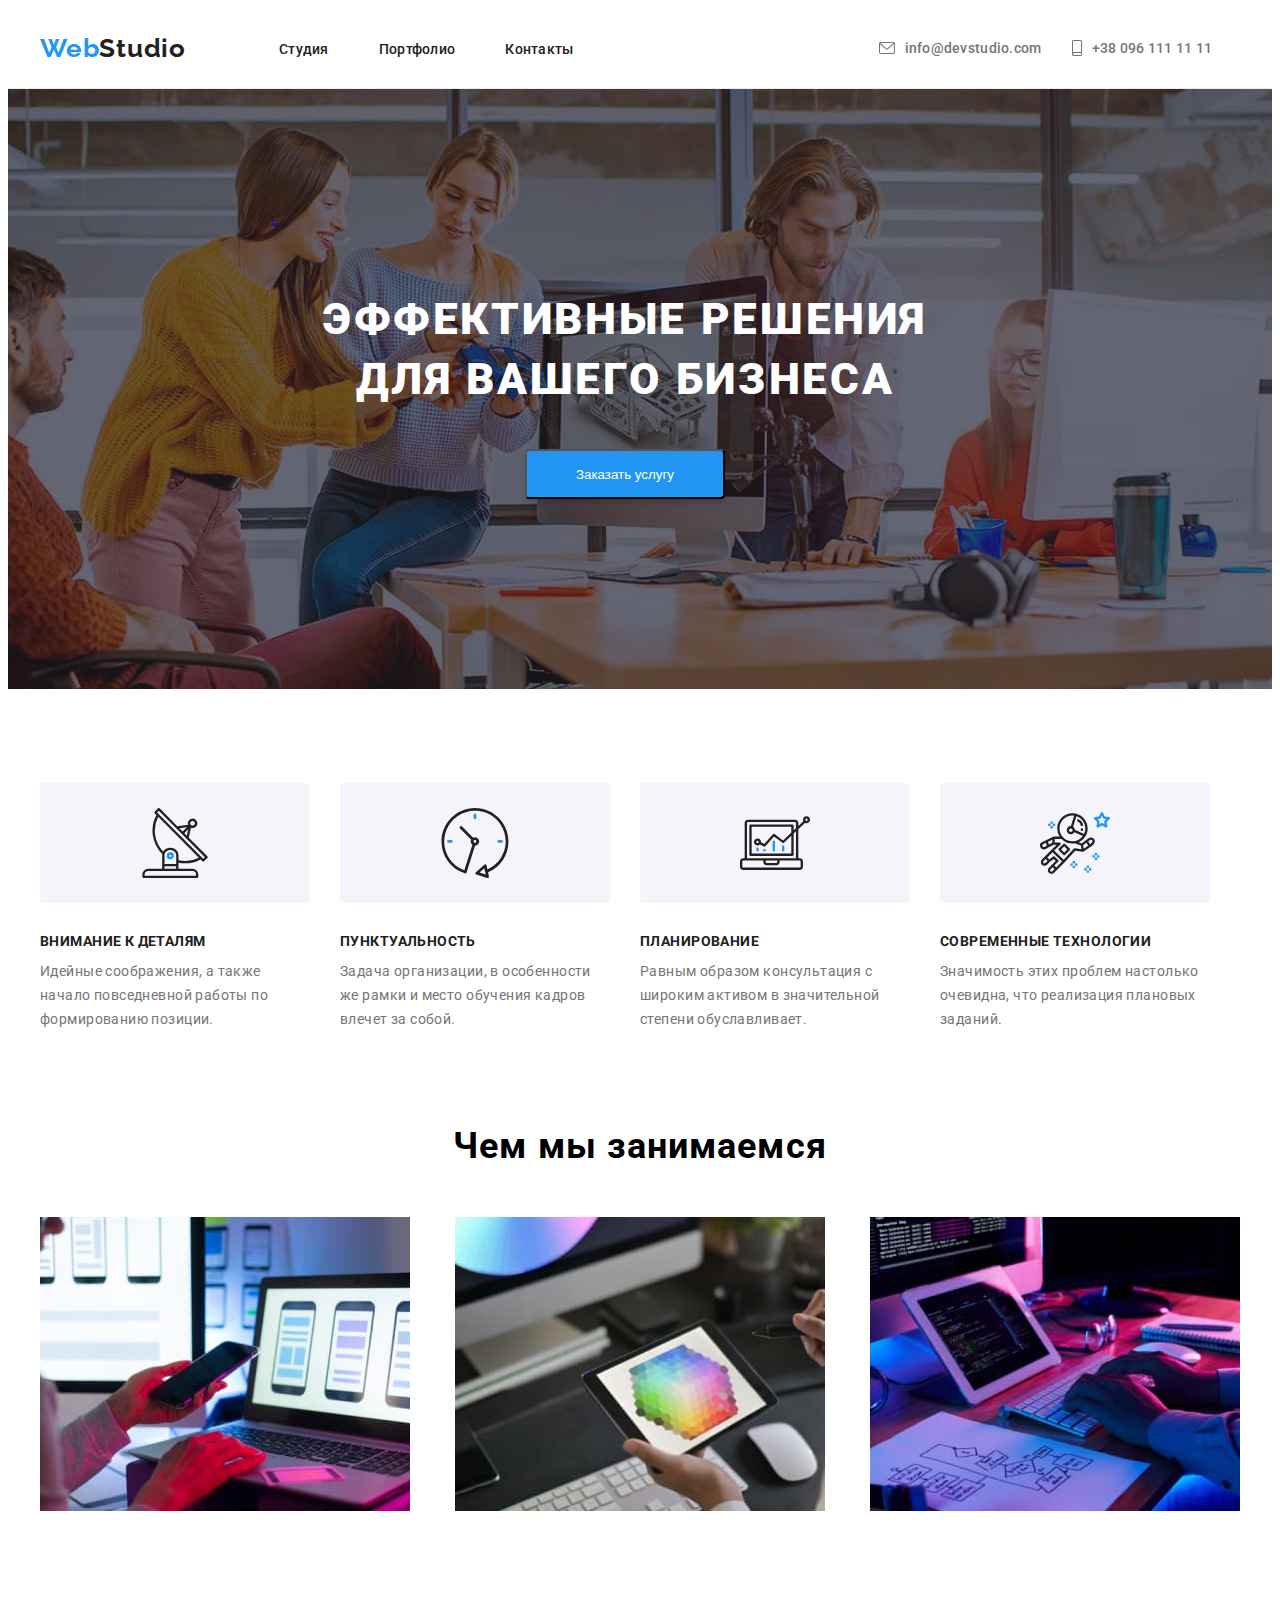
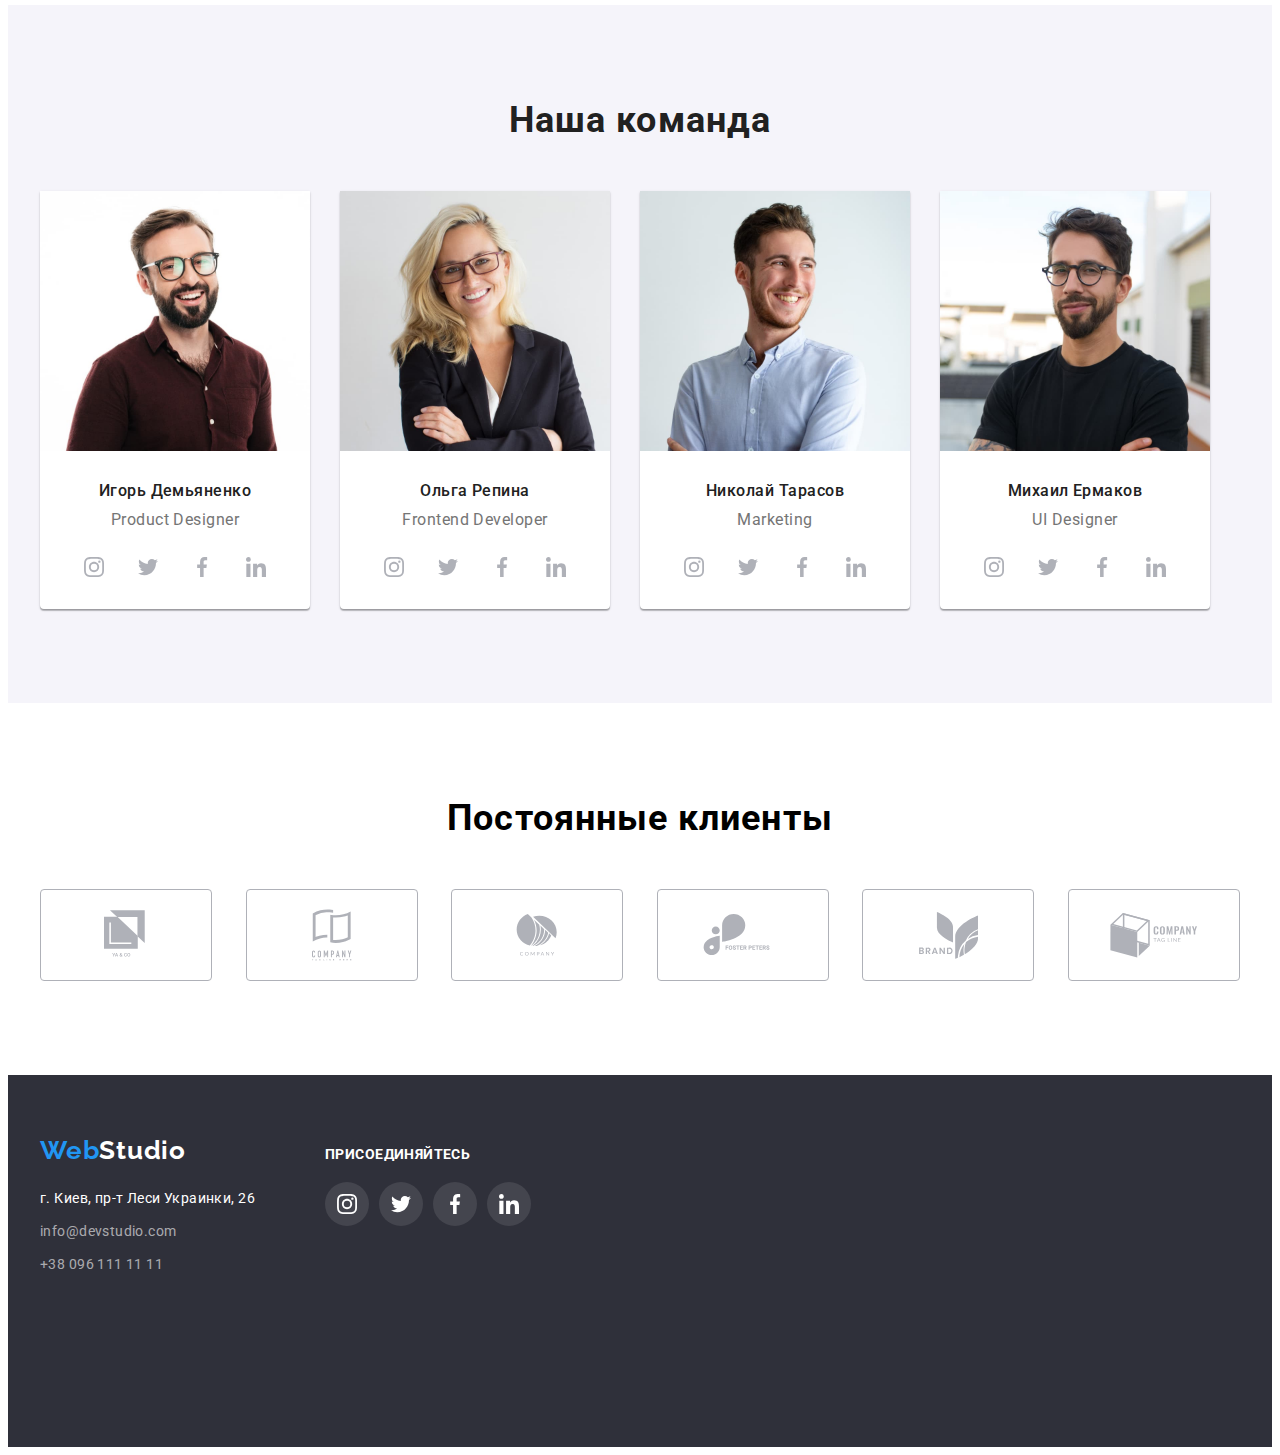
==== index.html @ 2d9f0c05 "ggg" ====
<!DOCTYPE html>
<html lang="ru">
<head>
    <meta charset="UTF-8">
    <meta name="viewport" content="width=device-width, initial-scale=1.0">
    <title>Главная страница</title>
    
    <link rel="preconnect" href="https://fonts.gstatic.com">
    <link href="https://fonts.googleapis.com/css2?family=Raleway:wght@700&family=Roboto:wght@500&display=swap"
        rel="stylesheet">
    
    <link rel="stylesheet" href="https://cdnjs.cloudflare.com/ajax/libs/modern-normalize/1.0.0/modern-normalize.min.css"
        integrity="sha512-ISS7cAi1PEhQ8jnbJpJZMd29NlhNj4AWYyLOSp2CE/CsHxTCu+r+t0D2yoJudVrd0/8fTVPUVDzY5Tvli75u/g=="
        crossorigin="anonymous" />
        <link rel="stylesheet" href="css/main.css">
</head>
<body>
<header>
    <div class="container">
    <nav class="page-nav">
        <a href="index.html" class="logo"><span class="web">Web</span>Studio</a>
        <ul class="nav-list">
            <li><a href="index.html" class="nav-link">Студия</a></li>
            <li><a href="portfolio.html" class="nav-link">Портфолио</a></li>
            <li><a href="contacts.html" class="nav-link">Контакты</a></li>  
        </ul>

        <ul class="contacts-list">
             <li>
                 <a href="mailto:info@devstudio.com" class="nav-contact">
                     <svg class="nav-mail">
                         <use href="images/mainsprite.svg#icon-mail"></use>
                    </svg>info@devstudio.com
                </a>
            </li>
            
            <li>
                <a href="tel:+380961111111"  class="nav-contact">
                    <svg class="nav-tel">
                        <use href="images/mainsprite.svg#icon-tel"></use>
                    </svg>+38 096 111 11 11
                </a>
            </li>
        </ul>
    </nav>
</div>
</header>

<main>
    <section class="hero">
        <div class="container">
            <h1 class="business">Эффективные решения для вашего бизнеса</h1>
            <button class="bus-button">Заказать услугу</button>
        </div>
    </section> 
   
    <section class="about">
        <div class="container">
            <h2 class="visually-hidden">Особенности</h2>
             <ul class="icon-list">
                <li class="icon-rect">
                <svg class="antenna">
                    <use href="images/mainsprite.svg#icon-antenna"></use>
                </svg>
                </li>
                
                <li class="icon-rect">
                <svg class="clock">
                    <use href="images/mainsprite.svg#icon-clock"></use>
                </svg>
                </li>
                
                <li class="icon-rect">
                <svg class="diagram">
                    <use href="images/mainsprite.svg#icon-diagram"></use>
                </svg>
                </li>
                
                <li class="icon-rect">
                <svg class="astronaut">
                    <use href="images/mainsprite.svg#icon-astronaut"></use>
                </svg>
                </li>
            </ul>
              

            <ul class="about-list">
                    
                    <li class="about-item">
                        <h3 class="about-head">Внимание к деталям</h3>
                        <p class="about-text">Идейные соображения, а также начало повседневной работы по формированию позиции.</p>
                    </li>
                    
    
                    <li class="about-item">
                        <h3 class="about-head">Пунктуальность</h3>
                        <p class="about-text">Задача организации, в особенности же рамки и место обучения кадров влечет за собой.</p>
                    </li>
                    

                    <li class="about-item">
                        <h3 class="about-head">Планирование</h3>
                        <p class="about-text">Равным образом консультация с широким активом в значительной степени обуславливает.</p>
                    </li>
                    

                    <li class="about-item">
                        <h3 class="about-head">Современные технологии</h3>
                        <p class="about-text">Значимость этих проблем настолько очевидна, что реализация плановых заданий.</p>
                    </li>
                    
                </ul>
        </div>
    </section>

    <section class="spec">
        <div class="container">
            <h2 class="our-spec">Чем мы занимаемся</h2>
                <ul class="spec-list">
                    <li class="spec-item"><img src="images/img2.jpg"  alt="Телефон с ноутбуком"></li>
                    <li class="spec-item"><img src="images/img3.jpg"  alt="Палитра цветов"></li>
                    <li class="spec-item"><img src="images/img1.jpg"  alt="Человек за работой"></li>
                </ul>
        </div>
    </section>

<section class="team">
    <div class="container">
        <h3 class="team-head">Наша команда</h3>
        <ul class="team-list">
            <li class="list-item"><img src="images/photo1.jpg" width="270" alt="Игорь Демьяненко">
                <h4 class="teammate">Игорь Демьяненко</h4>
                <p class="team-spec">Product Designer</p>
                <ul class="social-list">
                    <li class="social-link"><a href="" class="link-item"> <svg class="social-icon"><use href="images/mainsprite.svg#icon-instagram"></use></svg></a></li>
                    <li class="social-link"><a href="" class="link-item"> <svg class="social-icon"><use href="images/mainsprite.svg#icon-twitter"></use></svg></a></li>
                    <li class="social-link"><a href="" class="link-item"> <svg class="social-icon"><use href="images/mainsprite.svg#icon-facebook"></use></svg></a></li>
                    <li class="social-link"><a href="" class="link-item"> <svg class="social-icon"><use href="images/mainsprite.svg#icon-linkedin"></use></svg></a></li>
                </ul>
            </li>
                       
            <li class="list-item"><img src="images/photo2.jpg" width="270" alt="Ольга Репина">
                <h4 class="teammate">Ольга Репина</h4>
                <p class="team-spec">Frontend Developer</p>
                <ul class="social-list">
                    <li class="social-link"><a href="" class="link-item"> <svg class="social-icon"><use href="images/mainsprite.svg#icon-instagram"></use></svg></a></li>
                    <li class="social-link"><a href="" class="link-item"> <svg class="social-icon"><use href="images/mainsprite.svg#icon-twitter"></use></svg></a></li>
                    <li class="social-link"><a href="" class="link-item"> <svg class="social-icon"><use href="images/mainsprite.svg#icon-facebook"></use></svg></a></li>
                    <li class="social-link"><a href="" class="link-item"> <svg class="social-icon"><use href="images/mainsprite.svg#icon-linkedin"></use></svg></a></li>
                </ul>
            </li>
        
            <li class="list-item"><img src="images/photo3.jpg" width="270" alt="Николай Тарасов">
                <h4 class="teammate">Николай Тарасов</h4>
                <p class="team-spec">Marketing</p>
                <ul class="social-list">
                    <li class="social-link"><a href="" class="link-item"> <svg class="social-icon"><use href="images/mainsprite.svg#icon-instagram"></use></svg></a></li>
                    <li class="social-link"><a href="" class="link-item"> <svg class="social-icon"><use href="images/mainsprite.svg#icon-twitter"></use></svg></a></li>
                    <li class="social-link"><a href="" class="link-item"> <svg class="social-icon"><use href="images/mainsprite.svg#icon-facebook"></use></svg></a></li>
                    <li class="social-link"><a href="" class="link-item"> <svg class="social-icon"><use href="images/mainsprite.svg#icon-linkedin"></use></svg></a></li>
                </ul>
            </li>
        
            <li class="list-item"><img src="images/photo4.jpg" width="270" alt="Михаил Ермаков">
                <h4 class="teammate">Михаил Ермаков</h4>
                <p class="team-spec">UI Designer</p>
                <ul class="social-list">
                    <li class="social-link"><a href="" class="link-item"> <svg class="social-icon"><use href="images/mainsprite.svg#icon-instagram"></use></svg></a></li>
                    <li class="social-link"><a href="" class="link-item"> <svg class="social-icon"><use href="images/mainsprite.svg#icon-twitter"></use></svg></a></li>
                    <li class="social-link"><a href="" class="link-item"> <svg class="social-icon"><use href="images/mainsprite.svg#icon-facebook"></use></svg></a></li>
                    <li class="social-link"><a href="" class="link-item"> <svg class="social-icon"><use href="images/mainsprite.svg#icon-linkedin"></use></svg></a></li>
                </ul>
            </li>
    </ul>
</div>
</section>
<section class="clients">
    <div class="container">
        <h2 class="client-head">Постоянные клиенты</h2>
        <ul class="client-list">
            <li class="client-item"><a href="" class="client-link"><svg class="icon-yaco"><use href="images/mainsprite.svg#icon-yaco"></use></svg></a></li>
            <li class="client-item"><a href="" class="client-link"><svg class="icon-tagline"><use href="images/mainsprite.svg#icon-tagline"></use></svg></a></li>
            <li class="client-item"><a href="" class="client-link"><svg class="icon-company"><use href="images/mainsprite.svg#icon-company"></use></svg></a></li>
            <li class="client-item"><a href="" class="client-link"><svg class="icon-foster"><use href="images/mainsprite.svg#icon-foster"></use></svg></a></li>
            <li class="client-item"><a href="" class="client-link"><svg class="icon-brand"><use href="images/mainsprite.svg#icon-brand"></use></svg></a></li>
            <li class="client-item"><a href="" class="client-link"><svg class="icon-ctl"><use href="images/mainsprite.svg#icon-ctl"></use></svg></a></li>
        </ul>
    </div>
</section>
</main> 
<footer class="footer-back">
    <div class="container">
        <div class="footer-text">
            <div> 
                <a href="/" class="logo-footer"><span class="web">Web</span><span class="logo-studio">Studio</span></a>
                    <address>
                        <p class="main-address">г. Киев, пр-т Леси Украинки, 26</p>
                             <ul>
                                <li class="footer-contact"><a href="mailto:info@devstudio.com" class="link">info@devstudio.com</a></li>
                                <li class="footer-contact"><a href="tel:+380961111111" class="link">+38 096 111 11 11</a></li>
                            </ul>
                    </address>
            </div>
            <div>
                <h2 class="enjoy-head">Присоединяйтесь</h2>
                <ul class="enjoy-list">
                    <li class="enjoy-link"><a href="" class="enjoy-item"> <svg class="enjoy-icon"><use href="images/mainsprite.svg#icon-instagram"></use></svg></a></li>
                    <li class="enjoy-link"><a href="" class="enjoy-item"> <svg class="enjoy-icon"><use href="images/mainsprite.svg#icon-twitter"></use></svg></a></li>
                    <li class="enjoy-link"><a href="" class="enjoy-item"> <svg class="enjoy-icon"><use href="images/mainsprite.svg#icon-facebook"></use></svg></a></li>
                    <li class="enjoy-link"><a href="" class="enjoy-item"> <svg class="enjoy-icon"><use href="images/mainsprite.svg#icon-linkedin"></use></svg></a></li>
                </ul>
            </div>
        </div>
</div>
</footer>
</body>
</html>
---- css/main.css ----
body {
  font-family: 'Roboto', Raleway, sans-serif;
}

.visually-hidden {
  position: absolute;
  width: 1px;
  height: 1px;
  margin: -1px;
  border: 0;
  padding: 0;
  white-space: nowrap;
  clip-path: inset(100%);
  clip: rect(0 0 0 0);
  overflow: hidden;
}

.container {
  width: 1200px;
  margin: 0px auto;
  padding: 0px 15px;
}

/*переменные*/
:root {
  --gray-text: rgba(117, 117, 117, 1);
  --hover-color: rgba(33, 150, 243, 1);
  --h-color: rgba(33, 33, 33, 1);
  --white-text: rgba(255, 255, 255, 1);
  --back-color: rgba(47, 48, 58, 1);
  --rect-color: rgba(245, 244, 250, 1);
  --social-color: rgba(175, 177, 184, 1);
  --border-color: rgba(175, 177, 184, 1);
  --company-color: rgba(175, 177, 184, 1);
  --enjoy-hover: rgba(255, 255, 255, 0.1);
}

/*сброс*/
h1,
h2,
h3,
h4,
p {
  margin: 0;
  padding: 0;
}

img {
  display: block;
  max-width: 100%;
  height: auto;
}

ul {
  list-style: none;
  padding: 0px;
  margin: 0;
}

a {
  text-decoration: none;
}

/*Навигация*/
.nav-contact {
  color: rgba(117, 117, 117, 1);
  text-decoration: none;
  font-style: normal;
  font-weight: 500;
  font-size: 14px;
  line-height: 16px;
  letter-spacing: 0.02em;
}

.page-nav,
.nav-list,
.contacts-list {
  display: flex;
}

.contacts-list {
  margin-left: 305px;
}

.page-nav {
  align-items: center;
  min-height: 80px;
}

header {
  border-bottom: 1px solid rgba(236, 236, 236, 1);
}

.nav-list li:first-child {
  margin-left: 50px;
  margin-right: 50px;
}

.nav-list li:last-child {
  margin-left: 50px;
}

.nav-contact:hover {
  color: rgba(33, 150, 243, 1);
}

.nav-contact:focus {
  color: rgba(33, 150, 243, 1);
}

.nav-link {
  text-decoration: none;
  color: rgba(33, 33, 33, 1);
  font-style: normal;
  font-weight: 500;
  font-size: 14px;
  line-height: 16px;
  letter-spacing: 0.02em;
}

.nav-link:hover {
  color: rgba(33, 150, 243, 1);
}

.nav-link:focus {
  color: rgba(33, 150, 243, 1);
}

.logo {
  color: rgba(33, 33, 33, 1);
  text-decoration: none;
  font-family: Raleway, sans-serif;
  font-style: normal;
  font-weight: bold;
  font-size: 26px;
  line-height: 31px;
  letter-spacing: 0.03em;
  margin-right: 43px;
}

.web {
  color: rgba(33, 150, 243, 1);
  text-decoration: none;
}

/*Герой*/
.back {
  background: rgba(47, 48, 58, 1);
}

.business {
  color: rgba(255, 255, 255, 1);
  font-style: normal;
  font-weight: 900;
  font-size: 44px;
  line-height: 60px;
  text-align: center;
  letter-spacing: 0.06em;
  text-transform: uppercase;
  width: 696px;
  min-height: 120px;
}

.bus-button {
  background: #2196f3;
  box-shadow: 0px 4px 4px rgba(0, 0, 0, 0.15);
  border-radius: 4px;
  min-width: 200px;
  min-height: 50px;
  color: var(--white-text);
  padding: 10px 32px;
  margin-top: 30px;
}

.business {
  padding-top: 200px;
  margin-left: 237px;
}

.bus-button {
  margin-top: 40px;
  margin-left: 485px;
}

.hero {
  background-repeat: no-repeat;
  background-position: center;
  height: 600px;
  background-size: cover;
  background-image: linear-gradient(
      to right,
      rgba(47, 48, 58, 0.4),
      rgba(47, 48, 58, 0.4)
    ),
    url('../images/imghero.jpg');
}

/*О нас*/
.about-head {
  color: rgba(33, 33, 33, 1);
  font-style: normal;
  font-weight: bold;
  font-size: 14px;
  line-height: 16px;
  letter-spacing: 0.03em;
  text-transform: uppercase;
  margin-bottom: 10px;
}

.about-text {
  color: rgba(117, 117, 117, 1);
  font-style: normal;
  font-weight: normal;
  font-size: 14px;
  line-height: 24px;
  letter-spacing: 0.03em;
  display: flex;
  justify-content: space-between;
  width: 270px;
}

.about {
  padding-top: 94px;
}

.about-list {
  display: flex;
}

.about-item:first-child {
  margin-right: 30px;
}

.about-item:last-child {
  margin-left: 30px;
}

.about-item:nth-child(2) {
  margin-right: 30px;
}

.our-spec {
  text-align: center;
}

.spec-list {
  display: flex;
  justify-content: space-between;
}

.spec-item:first-child {
  margin-right: 30px;
}

.spec-item:last-child {
  margin-left: 30px;
}

.spec {
  padding-top: 94px;
  padding-bottom: 94px;
}

.our-spec {
  font-style: normal;
  font-weight: bold;
  font-size: 36px;
  line-height: 42px;
  letter-spacing: 0.03em;
  margin-bottom: 50px;
}

/*Команда*/

.team-head {
  color: rgba(33, 33, 33, 1);
  font-style: normal;
  font-weight: bold;
  font-size: 36px;
  line-height: 42px;
  letter-spacing: 0.03em;
  text-align: center;
  margin-bottom: 50px;
}

.teammate {
  color: rgba(33, 33, 33, 1);
  font-style: normal;
  font-weight: 500;
  font-size: 16px;
  line-height: 19px;
  letter-spacing: 0.03em;
  text-align: center;
  padding-top: 30px;
  margin-bottom: 10px;
}

.team-spec {
  color: rgba(117, 117, 117, 1);
  font-style: normal;
  font-weight: normal;
  font-size: 16px;
  line-height: 19px;
  letter-spacing: 0.03em;
  text-align: center;
  padding-bottom: 16px;
}

.team-head {
  text-align: center;
}

.team {
  display: flex;
  background-color: rgba(245, 244, 250, 1);
  padding-top: 94px;
  padding-bottom: 94px;
}

.team-list {
  display: flex;
}

.list-item {
  background-color: rgba(255, 255, 255, 1);
  box-shadow: 0px 1px 3px rgba(0, 0, 0, 0.12), 0px 1px 1px rgba(0, 0, 0, 0.14),
    0px 2px 1px rgba(0, 0, 0, 0.2);
  border-radius: 0px 0px 4px 4px;
}

.list-item:nth-child(2) {
  margin: 0 30px;
}

.list-item:nth-child(3) {
  margin-right: 30px;
}

/*футер*/
.logo-studio {
  color: rgba(255, 255, 255, 1);
}

.link {
  color: rgba(255, 255, 255, 0.6);
  font-style: normal;
  font-weight: normal;
  font-size: 14px;
  line-height: 24px;
  letter-spacing: 0.03em;
  text-decoration: none;
}

.logo-footer {
  color: rgba(33, 33, 33, 1);
  text-decoration: none;
  font-family: Raleway, sans-serif;
  font-style: normal;
  font-weight: bold;
  font-size: 26px;
  line-height: 31px;
  letter-spacing: 0.03em;
  margin-bottom: 20px;
  display: block;
}

.footer-back {
  background-color: var(--back-color);
  height: 252px;
  padding-top: 60px;
  padding-bottom: 60px;
}

/*адрес*/
.main-address {
  color: rgba(255, 255, 255, 1);
  font-style: normal;
  font-weight: normal;
  font-size: 14px;
  line-height: 24px;
  letter-spacing: 0.03em;
}

.footer-contact:first-child {
  margin: 9px 0px;
}

/*svg*/
.contacts-icon {
  color: var(--gray-text);
  display: flex;
  align-items: center;
  justify-content: center;
}

.nav-mail {
  width: 16px;
  height: 12px;
  margin-right: 10px;
  fill: currentColor;
}

.nav-contact {
  display: flex;
  align-items: center;
  justify-content: center;
}

.nav-tel {
  width: 10px;
  height: 16px;
  margin-left: 30px;
  margin-right: 10px;
  fill: currentColor;
}

.icon-list {
  display: flex;
  align-items: center;
  margin-bottom: 30px;
}

.icon-list li:nth-child(2) {
  margin: 0px 30px;
}

.icon-list li:nth-child(3) {
  margin-right: 30px;
}

.icon-rect {
  width: 270px;
  height: 120px;
  background-color: var(--rect-color);
  border-radius: 4px;
  display: flex;
  align-items: center;
  justify-content: center;
}

/*ховер бордер если надо будет
.icon-rect:hover {
  border: 2px solid var(--hover-color);
}*/

.antenna {
  width: 70px;
  height: 70px;
}

.clock {
  width: 70px;
  height: 70px;
}

.diagram {
  width: 70px;
  height: 70px;
}

.astronaut {
  width: 70px;
  height: 70px;
}

.social-list {
  display: flex;
  width: 206px;
  justify-content: space-between;
  align-items: center;
  padding: 0;
  margin-bottom: 20px;
  margin-left: 32px;
  margin-right: 32px;
}

.social-list {
  width: 206px;
  padding: 0px;
  margin-bottom: 20px;
  display: flex;
  justify-content: space-between;
  align-items: center;
}

.link-item {
  display: flex;
  justify-content: center;
  align-items: center;
  width: 44px;
  height: 44px;
  border-radius: 50%;
  color: var(--social-color);
}

.social-icon {
  width: 20px;
  height: 20px;
  fill: currentColor;
}

.link-item:hover {
  background-color: var(--hover-color);
}

.link-item:hover {
  color: var(--white-text);
  filter: drop-shadow(0px 4px 4px rgba(0, 0, 0, 0.25));
}

.link-item:focus {
  color: var(--white-text);
  background-color: var(--hover-color);
  filter: drop-shadow(0px 4px 4px rgba(0, 0, 0, 0.25));
}

.clients {
  padding-top: 94px;
  padding-bottom: 94px;
}

.client-head {
  font-style: normal;
  font-weight: bold;
  font-size: 36px;
  line-height: 42px;
  text-align: center;
  letter-spacing: 0.03em;
}

.client-list {
  display: flex;
  justify-content: space-between;
  align-items: center;
  margin-top: 50px;
}

.client-link {
  width: 170px;
  height: 90px;
  border: 1px solid var(--border-color);
  border-radius: 4px;
  display: flex;
  align-items: center;
  justify-content: center;
  color: var(--social-color);
}

.icon-yaco {
  width: 45px;
  height: 50px;
  fill: currentColor;
}

.icon-tagline {
  width: 40px;
  height: 52px;
  fill: currentColor;
}

.icon-company {
  width: 42px;
  height: 42px;
  fill: currentColor;
}

.icon-foster {
  width: 80px;
  height: 42px;
  fill: currentColor;
}

.icon-brand {
  width: 59px;
  height: 47px;
  fill: currentColor;
}

.icon-ctl {
  width: 88px;
  height: 45px;
  fill: currentColor;
}

.client-link:hover {
  color: var(--hover-color);
  border-color: var(--hover-color);
}

.client-link:focus {
  color: var(--hover-color);
  border-color: var(--hover-color);
}

.footer-text {
  display: flex;
  align-items: baseline;
}

.enjoy-head {
  font-style: normal;
  font-weight: bold;
  font-size: 14px;
  line-height: 16px;
  letter-spacing: 0.03em;
  text-transform: uppercase;
  color: var(--white-text);
  margin-left: 70px;
}

.enjoy-list {
  width: 206px;
  padding: 0px;
  display: flex;
  justify-content: space-between;
  align-items: baseline;
  margin-left: 70px;
  margin-top: 20px;
}

.enjoy-item {
  display: flex;
  justify-content: center;
  align-items: center;
  width: 44px;
  height: 44px;
  border-radius: 50%;
  color: var(--white-text);
  background-color: var(--enjoy-hover);
}

.enjoy-icon {
  width: 20px;
  height: 20px;
  fill: currentColor;
}

.enjoy-item:hover {
  background-color: var(--hover-color);
}

.enjoy-item:hover {
  color: var(--white-text);
}

.enjoy-item:focus {
  color: var(--white-text);
  background-color: var(--hover-color);
}
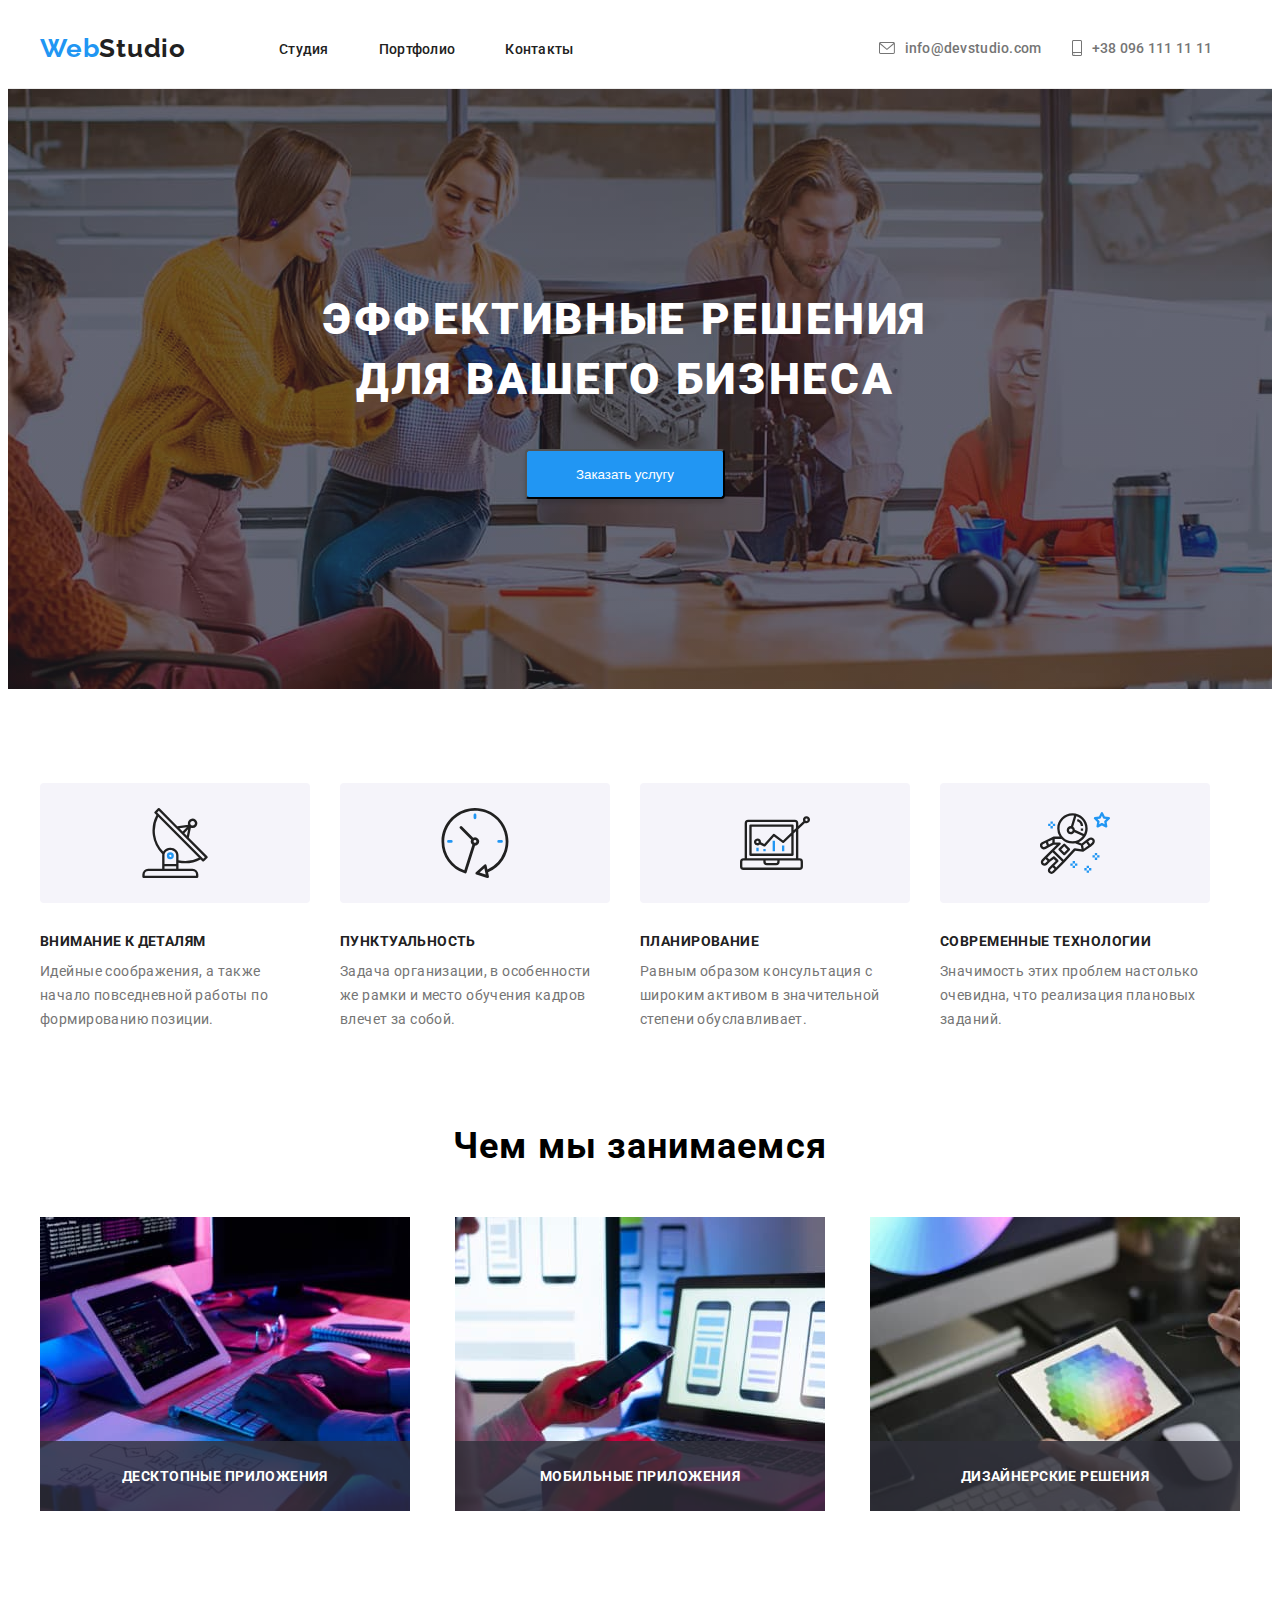
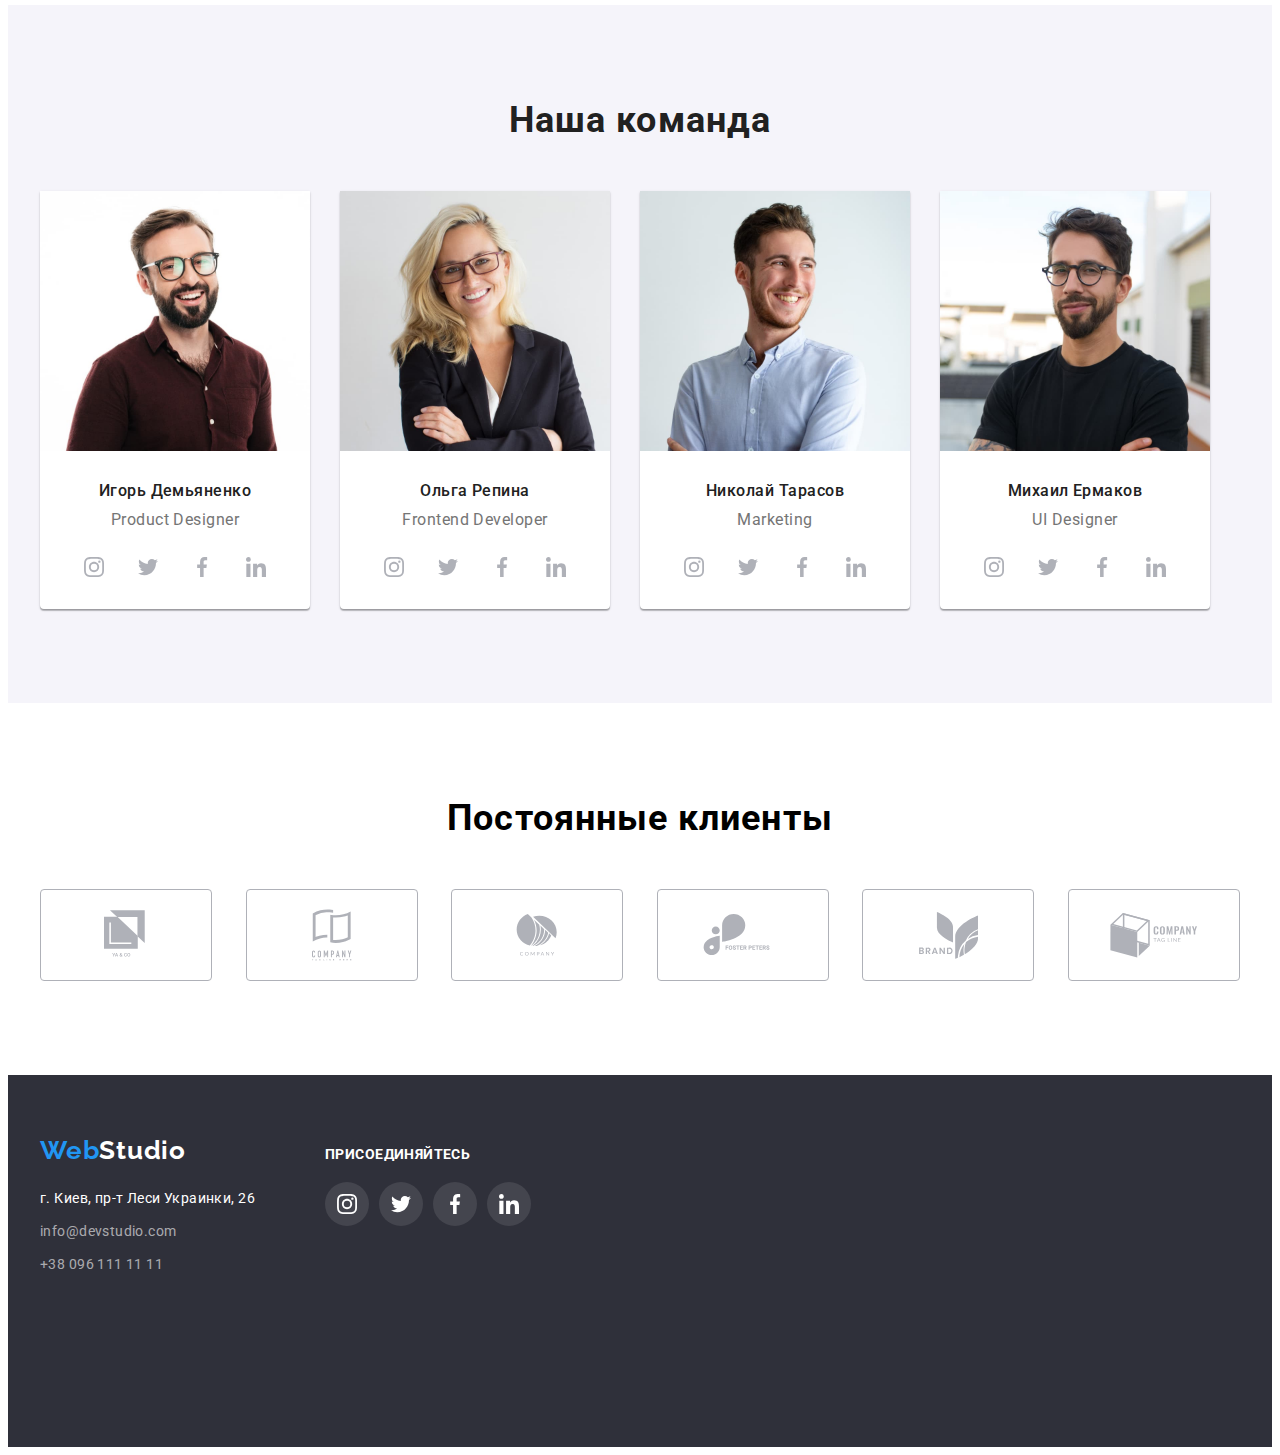
==== commit 54a84cc2: "icons animation added" ====
--- a/index.html
+++ b/index.html
@@ -117,9 +117,18 @@
         <div class="container">
             <h2 class="our-spec">Чем мы занимаемся</h2>
                 <ul class="spec-list">
-                    <li class="spec-item"><img src="images/img2.jpg"  alt="Телефон с ноутбуком"></li>
-                    <li class="spec-item"><img src="images/img3.jpg"  alt="Палитра цветов"></li>
-                    <li class="spec-item"><img src="images/img1.jpg"  alt="Человек за работой"></li>
+                    <li class="spec-item">
+                        <img src="images/img1.jpg"  alt="Телефон с ноутбуком">
+                        <h3 class="spec-text">Десктопные Приложения</h3>
+                    </li>
+                    <li class="spec-item">
+                        <img src="images/img2.jpg"  alt="Палитра цветов">
+                        <h3 class="spec-text">Мобильные приложения</h3>
+                    </li>
+                    <li class="spec-item">
+                        <img src="images/img3.jpg"  alt="Человек за работой">
+                        <h3 class="spec-text">Дизайнерские решения</h3>
+                    </li>
                 </ul>
         </div>
     </section>
--- a/css/main.css
+++ b/css/main.css
@@ -33,6 +33,7 @@
   --border-color: rgba(175, 177, 184, 1);
   --company-color: rgba(175, 177, 184, 1);
   --enjoy-hover: rgba(255, 255, 255, 0.1);
+  --background-spec: rgba(47, 48, 58, 0.8);
 }
 
 /*сброс*/
@@ -248,12 +249,35 @@
   justify-content: space-between;
 }
 
+.spec-item {
+  position: relative;
+}
+
 .spec-item:first-child {
   margin-right: 30px;
 }
 
 .spec-item:last-child {
   margin-left: 30px;
+}
+
+.spec-text {
+  position: absolute;
+  bottom: 0;
+  left: 0;
+  width: 100%;
+  height: 70px;
+  display: flex;
+  justify-content: center;
+  align-items: center;
+  background-color: var(--background-spec);
+  font-weight: bold;
+  font-size: 14px;
+  line-height: 16px;
+  text-align: center;
+  letter-spacing: 0.03em;
+  text-transform: uppercase;
+  color: var(--white-text);
 }
 
 .spec {
@@ -491,6 +515,7 @@
   height: 44px;
   border-radius: 50%;
   color: var(--social-color);
+  transition: background-color 250ms cubic-bezier(0.4, 0, 0.2, 1);
 }
 
 .social-icon {
@@ -544,6 +569,7 @@
   align-items: center;
   justify-content: center;
   color: var(--social-color);
+  transition: color 250ms cubic-bezier(0.4, 0, 0.2, 1);
 }
 
 .icon-yaco {
@@ -627,6 +653,7 @@
   border-radius: 50%;
   color: var(--white-text);
   background-color: var(--enjoy-hover);
+  transition: background-color 250ms cubic-bezier(0.4, 0, 0.2, 1);
 }
 
 .enjoy-icon {
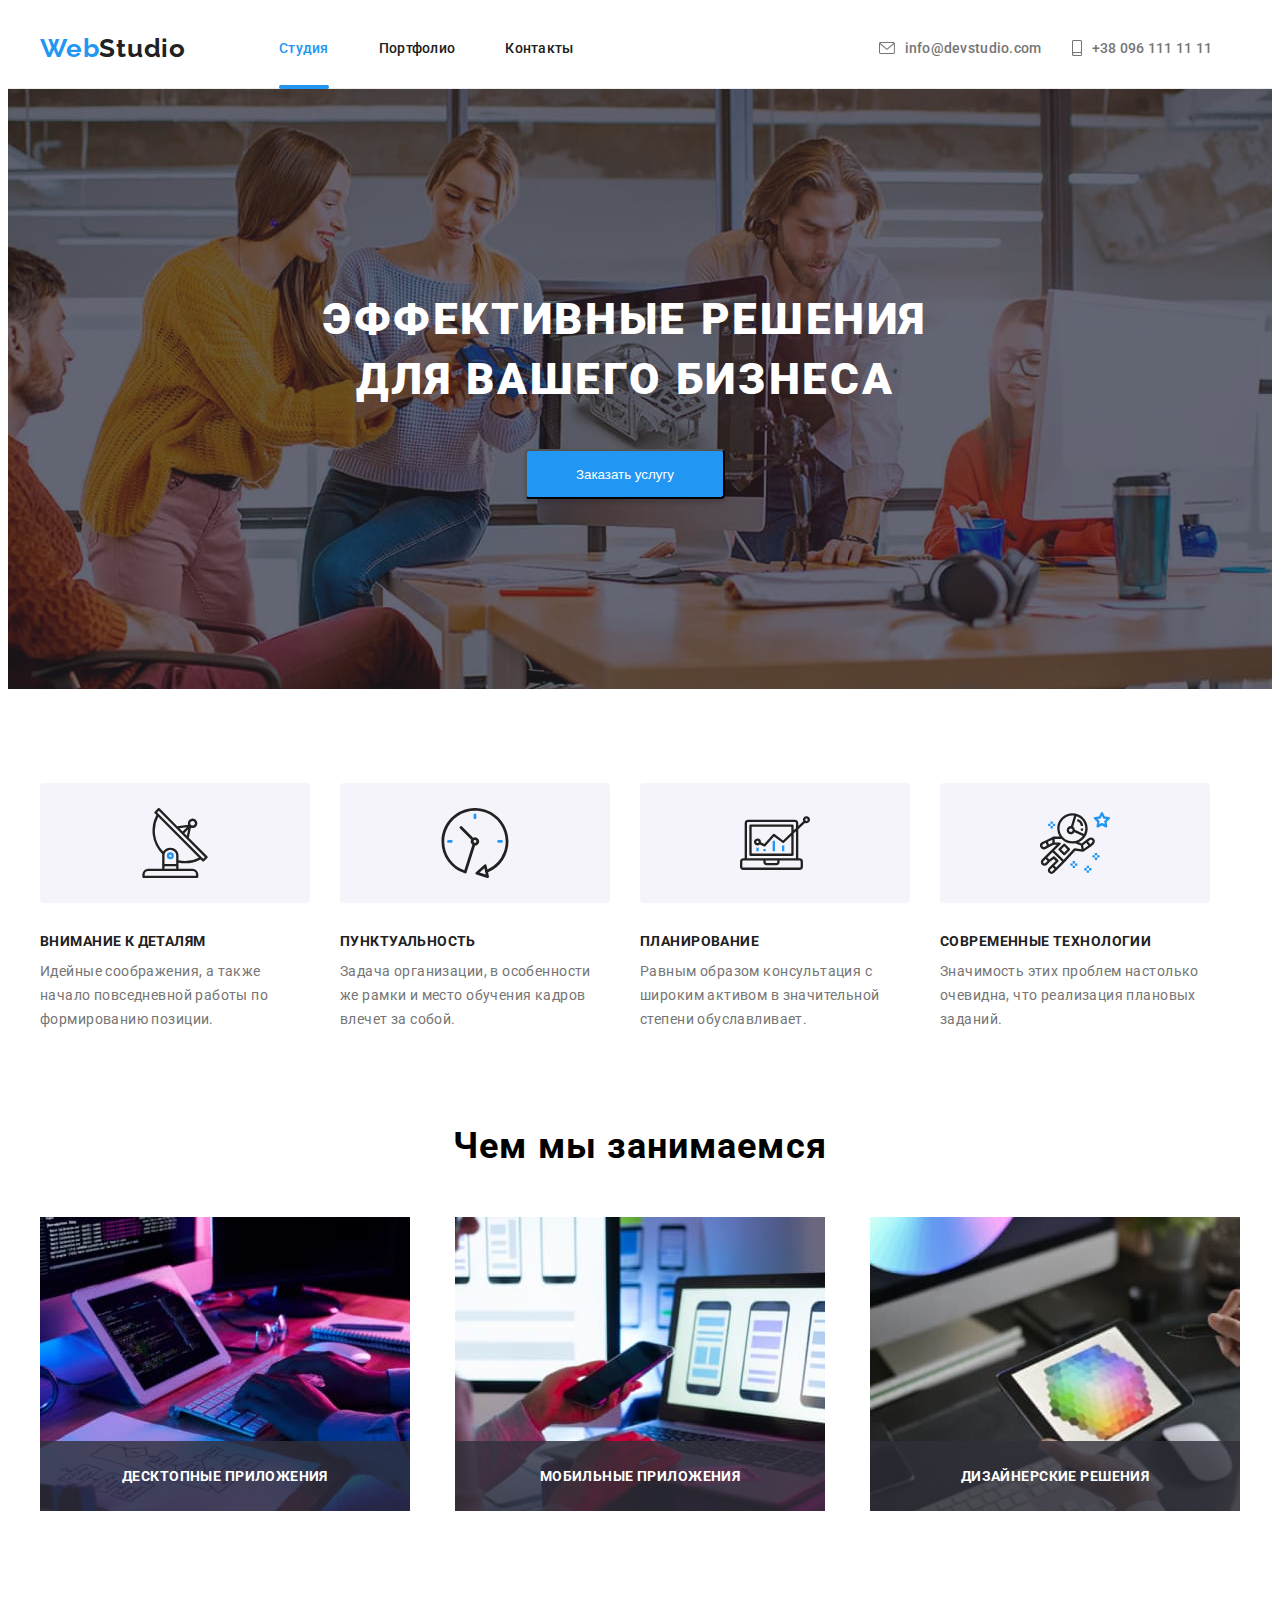
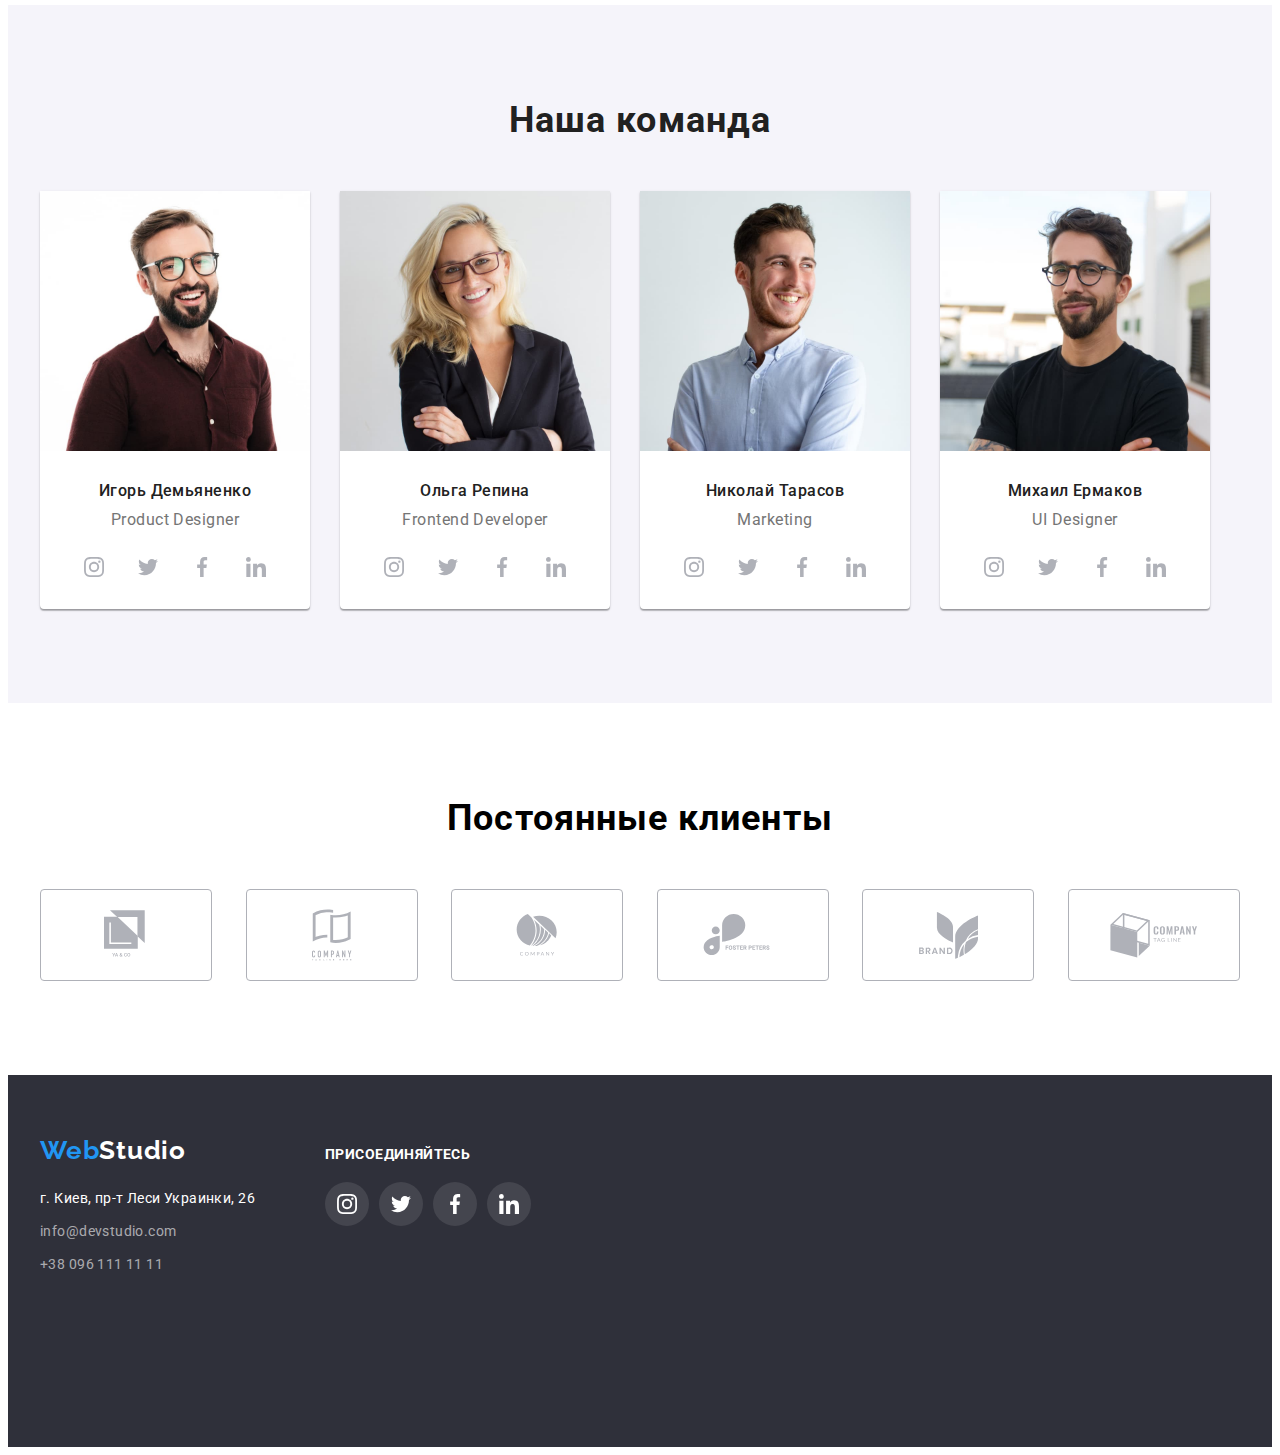
==== commit 3db1e0f3: "finished" ====
--- a/index.html
+++ b/index.html
@@ -20,9 +20,9 @@
     <nav class="page-nav">
         <a href="index.html" class="logo"><span class="web">Web</span>Studio</a>
         <ul class="nav-list">
-            <li><a href="index.html" class="nav-link">Студия</a></li>
-            <li><a href="portfolio.html" class="nav-link">Портфолио</a></li>
-            <li><a href="contacts.html" class="nav-link">Контакты</a></li>  
+            <li><a class="nav-link current" href="index.html">Студия</a></li>
+            <li><a class="nav-link" href="portfolio.html">Портфолио</a></li>
+            <li><a class="nav-link" href="contacts.html">Контакты</a></li>  
         </ul>
 
         <ul class="contacts-list">
@@ -50,7 +50,7 @@
     <section class="hero">
         <div class="container">
             <h1 class="business">Эффективные решения для вашего бизнеса</h1>
-            <button class="bus-button">Заказать услугу</button>
+            <button data-modal-open class="bus-button" type="button">Заказать услугу</button>
         </div>
     </section> 
    
@@ -222,5 +222,16 @@
         </div>
 </div>
 </footer>
+<div data-modal class="backdrop is-hidden">
+<div class="modal">
+    <p></p>
+    <button data-modal-close class="close-button" type="button">
+    <svg class="modal-close-icon" width="18" height="18" aria-label="close">
+        <use href="/images/mainsprite.svg#icon-close"></use>
+    </svg>
+</button>
+</div>
+</div>
+<script src="./js/modal.js"></script>
 </body>
 </html>--- a/css/main.css
+++ b/css/main.css
@@ -34,6 +34,9 @@
   --company-color: rgba(175, 177, 184, 1);
   --enjoy-hover: rgba(255, 255, 255, 0.1);
   --background-spec: rgba(47, 48, 58, 0.8);
+  --backdrop-color: rgba(0, 0, 0, 0.2);
+  --background-modal: #ffffff;
+  --close-button: #000000;
 }
 
 /*сброс*/
@@ -110,19 +113,41 @@
 }
 
 .nav-link {
+  position: relative;
+  display: block;
+  padding-top: 32px;
+  padding-bottom: 32px;
   text-decoration: none;
   color: rgba(33, 33, 33, 1);
-  font-style: normal;
   font-weight: 500;
   font-size: 14px;
-  line-height: 16px;
+  line-height: 1.172;
   letter-spacing: 0.02em;
-}
-
-.nav-link:hover {
-  color: rgba(33, 150, 243, 1);
-}
-
+  transition: color 250ms cubic-bezier(0.4, 0, 0.2, 1);
+}
+
+.nav-link::after {
+  content: ' ';
+  position: absolute;
+  bottom: 0;
+  left: 0;
+  width: 100%;
+  height: 4px;
+  border-radius: 2px;
+  background-color: var(--hover-color);
+  opacity: 0;
+  transform: translateY(1px);
+}
+
+.nav-list .nav-link.current {
+  color: var(--hover-color);
+}
+
+.nav-list .nav-link.current::after {
+  opacity: 1;
+}
+
+.nav-link:hover,
 .nav-link:focus {
   color: rgba(33, 150, 243, 1);
 }
@@ -674,3 +699,51 @@
   color: var(--white-text);
   background-color: var(--hover-color);
 }
+
+.backdrop {
+  position: fixed;
+  top: 0;
+  left: 0;
+  width: 100%;
+  height: 100%;
+  transform: scale(1);
+  transition: transform 500ms linear 20ms;
+  background-color: var(--backdrop-color);
+}
+
+.backdrop.is-hidden {
+  visibility: hidden;
+  opacity: 0;
+  pointer-events: none;
+  transform: scale(0);
+}
+
+.modal {
+  position: absolute;
+  top: 50%;
+  left: 50%;
+  transform: translate(-50%, -50%);
+  width: 528px;
+  height: 581px;
+  padding-top: 8px;
+  padding-right: 8px;
+  background-color: var(--background-modal);
+}
+
+.close-button {
+  position: absolute;
+  top: 8px;
+  right: 8px;
+  display: flex;
+  justify-content: center;
+  align-items: center;
+  width: 30px;
+  height: 30px;
+  border: 1px solid rgba(0, 0, 0, 0.1);
+  border-radius: 50%;
+  background-color: var(--background-modal);
+}
+
+.modal-close-icon {
+  fill: var(--close-button);
+}
